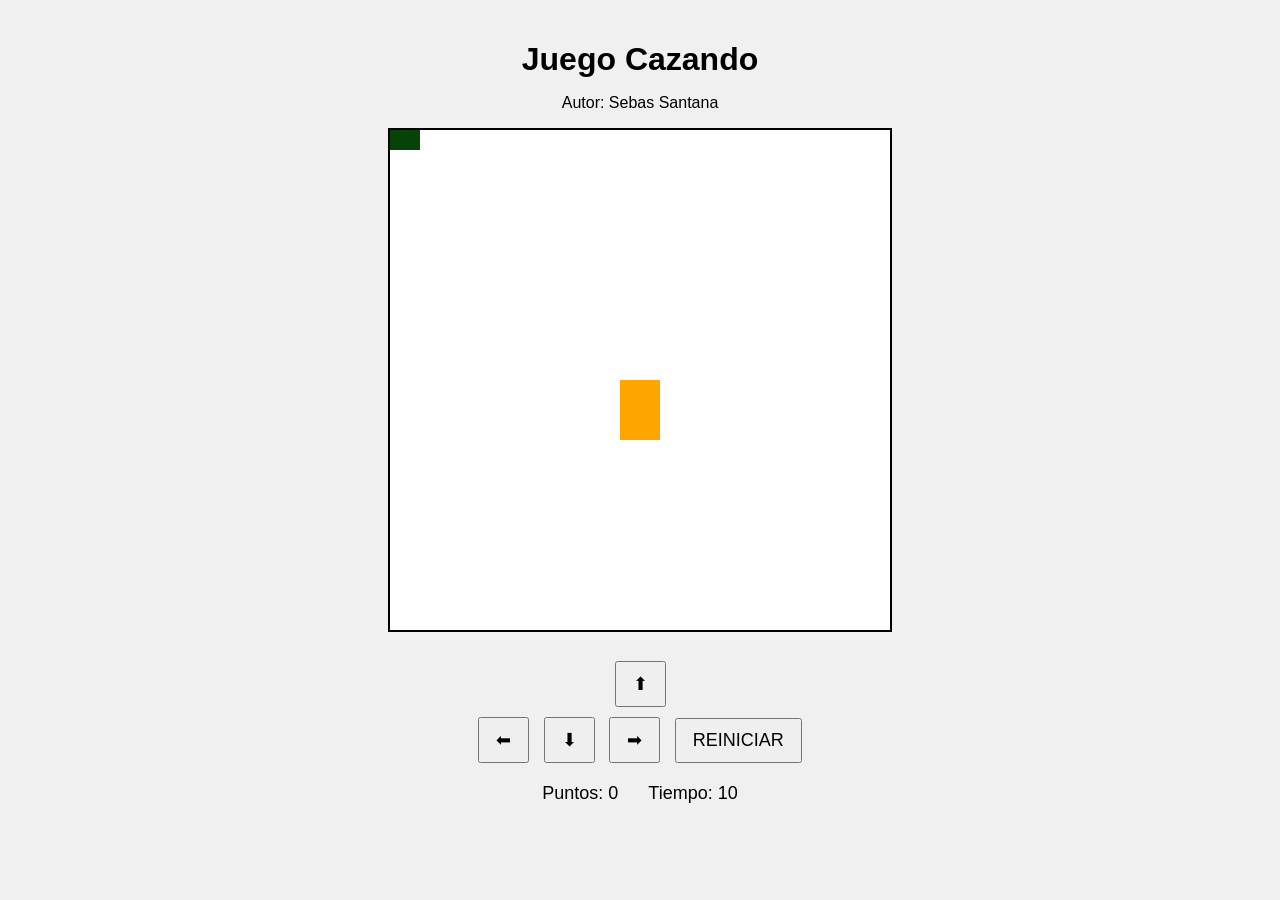
==== index.html @ 57861c72 "cambio de name a index.html" ====
<!DOCTYPE html>
<html>
<head>
  <title>Juego Cazando</title>
  <link rel="stylesheet" href="cazando.css">
  <script src="utils.js"></script>
</head>
<body onload="iniciar()">

  <h1>Juego Cazando</h1>
  <p>Autor: Sebas Santana</p>
  <canvas id="areaJuego" width="500" height="500"></canvas>



  <div class="controles">
    <button onclick="moverUp()">⬆</button>
    <br>
    <button onclick="moverIzq()">⬅</button>
    <button onclick="moverDown()">⬇</button>
    <button onclick="moverDere()">➡</button>
    <button onclick="reiniciar()">REINICIAR</button>
  </div>


  <div class="panel">
    <span>Puntos: <span id="puntos">0</span></span>
    <span>Tiempo: <span id="tiempo">10</span></span>
  </div>

  <p id="mensaje"></p>

  <script src="cazando.js"></script>
</body>
</html>
---- cazando.css ----
body {
  text-align: center;
  font-family: Arial, sans-serif;
  background: #f0f0f0;
  margin: 0;
  padding: 20px;
}

h1 {
  margin-bottom: 5px;
}

.panel {
  margin: 15px 0;
  font-size: 18px;
  display: flex;
  justify-content: center;
  gap: 30px;
}

canvas {
  background: white;
  border: 2px solid black;
}

.controles {
  margin-top: 20px;
}

button {
  margin: 5px;
  padding: 10px 16px;
  font-size: 18px;
  cursor: pointer;
}

#mensaje {
  font-size: 20px;
  font-weight: bold;
  color: darkred;
  margin-top: 15px;
}
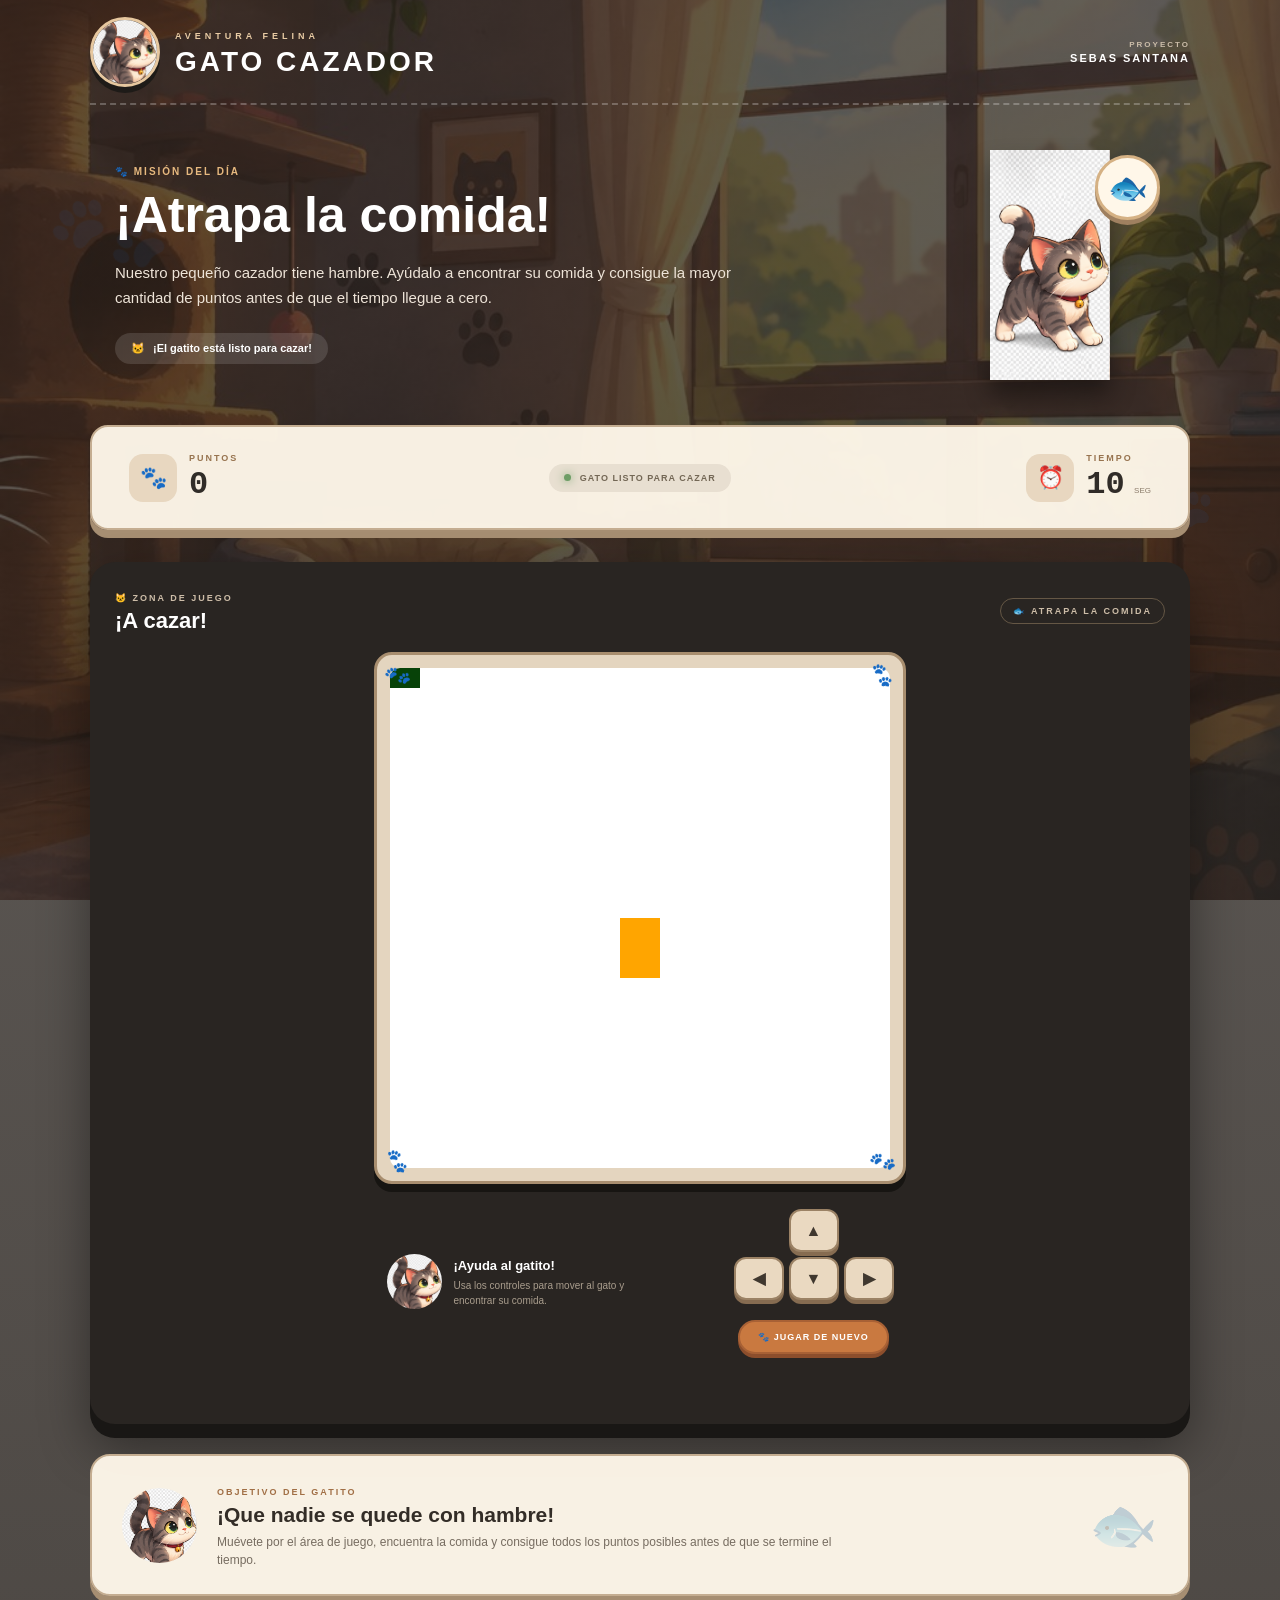
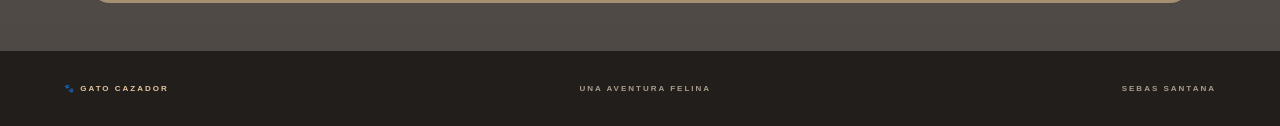
==== commit a5dbc198: "TALLER 2 mejoras con IA" ====
--- a/index.html
+++ b/index.html
@@ -1,35 +1,531 @@
 <!DOCTYPE html>
-<html>
+<html lang="es">
+
 <head>
-  <title>Juego Cazando</title>
-  <link rel="stylesheet" href="cazando.css">
-  <script src="utils.js"></script>
+
+    <meta charset="UTF-8">
+
+    <meta
+        name="viewport"
+        content="width=device-width, initial-scale=1.0"
+    >
+
+    <meta
+        name="description"
+        content="Juego Cazando - Una aventura donde un gato debe atrapar su comida."
+    >
+
+    <title>Gato Cazador | Sebas Santana</title>
+
+    <!-- CSS DEL PROYECTO -->
+    <link
+        rel="stylesheet"
+        href="cazando.css"
+    >
+
+    <!-- UTILIDADES ORIGINALES -->
+    <script src="utils.js"></script>
+
 </head>
+
+
 <body onload="iniciar()">
 
-  <h1>Juego Cazando</h1>
-  <p>Autor: Sebas Santana</p>
-  <canvas id="areaJuego" width="500" height="500"></canvas>
-
-
-
-  <div class="controles">
-    <button onclick="moverUp()">⬆</button>
-    <br>
-    <button onclick="moverIzq()">⬅</button>
-    <button onclick="moverDown()">⬇</button>
-    <button onclick="moverDere()">➡</button>
-    <button onclick="reiniciar()">REINICIAR</button>
-  </div>
-
-
-  <div class="panel">
-    <span>Puntos: <span id="puntos">0</span></span>
-    <span>Tiempo: <span id="tiempo">10</span></span>
-  </div>
-
-  <p id="mensaje"></p>
-
-  <script src="cazando.js"></script>
+
+    <!-- =========================================
+         DECORACIÓN DE FONDO
+    ========================================== -->
+
+    <div class="huella huella-1">🐾</div>
+
+    <div class="huella huella-2">🐾</div>
+
+    <div class="huella huella-3">🐾</div>
+
+
+    <!-- =========================================
+         CONTENEDOR PRINCIPAL
+    ========================================== -->
+
+    <main class="juego-principal">
+
+
+        <!-- =====================================
+             CABECERA
+        ====================================== -->
+
+        <header class="cabecera">
+
+
+            <div class="marca">
+
+
+                <div class="logo-gato">
+
+                    <img
+                        src="img/gato.png"
+                        alt="Gato protagonista"
+                    >
+
+                </div>
+
+
+                <div class="titulo">
+
+                    <span>
+                        AVENTURA FELINA
+                    </span>
+
+                    <h1>
+                        GATO CAZADOR
+                    </h1>
+
+                </div>
+
+
+            </div>
+
+
+            <div class="autor">
+
+                <small>
+                    PROYECTO
+                </small>
+
+                <strong>
+                    SEBAS SANTANA
+                </strong>
+
+            </div>
+
+
+        </header>
+
+
+
+        <!-- =====================================
+             PRESENTACIÓN
+        ====================================== -->
+
+        <section class="presentacion">
+
+
+            <div class="presentacion-texto">
+
+
+                <div class="etiqueta">
+
+                    🐾 MISIÓN DEL DÍA
+
+                </div>
+
+
+                <h2>
+                    ¡Atrapa la comida!
+                </h2>
+
+
+                <p>
+
+                    Nuestro pequeño cazador tiene hambre.
+                    Ayúdalo a encontrar su comida y consigue
+                    la mayor cantidad de puntos antes de que
+                    el tiempo llegue a cero.
+
+                </p>
+
+
+                <div class="mensaje-presentacion">
+
+                    🐱
+                    <span>
+                        ¡El gatito está listo para cazar!
+                    </span>
+
+                </div>
+
+
+            </div>
+
+
+            <!-- IMAGEN DEL GATO -->
+
+            <div class="gato-presentacion">
+
+
+                <div class="burbuja">
+
+                    🐟
+
+                </div>
+
+
+                <img
+                    src="img/gato.png"
+                    alt="Gato preparado para cazar"
+                >
+
+
+            </div>
+
+
+        </section>
+
+
+
+        <!-- =====================================
+             PANEL DE INFORMACIÓN
+        ====================================== -->
+
+        <section class="estadisticas">
+
+
+            <!-- PUNTOS -->
+
+            <div class="estadistica">
+
+
+                <div class="estadistica-icono">
+                    🐾
+                </div>
+
+
+                <div>
+
+                    <span>
+                        PUNTOS
+                    </span>
+
+                    <strong id="puntos">
+                        0
+                    </strong>
+
+                </div>
+
+
+            </div>
+
+
+
+            <!-- ESTADO -->
+
+            <div class="estado">
+
+                <span class="estado-punto"></span>
+
+                GATO LISTO PARA CAZAR
+
+            </div>
+
+
+
+            <!-- TIEMPO -->
+
+            <div class="estadistica tiempo">
+
+
+                <div class="estadistica-icono">
+                    ⏰
+                </div>
+
+
+                <div>
+
+                    <span>
+                        TIEMPO
+                    </span>
+
+                    <strong id="tiempo">
+                        10
+                    </strong>
+
+                    <small>
+                        SEG
+                    </small>
+
+                </div>
+
+
+            </div>
+
+
+        </section>
+
+
+
+        <!-- =====================================
+             ZONA DEL JUEGO
+        ====================================== -->
+
+        <section class="zona-juego">
+
+
+            <!-- ENCABEZADO -->
+
+            <div class="encabezado-juego">
+
+
+                <div>
+
+                    <span>
+                        🐱 ZONA DE JUEGO
+                    </span>
+
+                    <h2>
+                        ¡A cazar!
+                    </h2>
+
+                </div>
+
+
+                <div class="objetivo-pequeno">
+
+                    🐟
+                    <span>
+                        ATRAPA LA COMIDA
+                    </span>
+
+                </div>
+
+
+            </div>
+
+
+
+            <!-- =================================
+                 CANVAS
+            ================================== -->
+
+            <div class="marco-canvas">
+
+
+                <div class="decoracion-esquina esquina-1">
+                    🐾
+                </div>
+
+
+                <div class="decoracion-esquina esquina-2">
+                    🐾
+                </div>
+
+
+                <canvas
+                    id="areaJuego"
+                    width="500"
+                    height="500"
+                ></canvas>
+
+
+                <div class="decoracion-esquina esquina-3">
+                    🐾
+                </div>
+
+
+                <div class="decoracion-esquina esquina-4">
+                    🐾
+                </div>
+
+
+            </div>
+
+
+
+            <!-- =================================
+                 CONTROLES
+            ================================== -->
+
+            <div class="controles-area">
+
+
+                <div class="ayuda">
+
+
+                    <div class="ayuda-gato">
+
+                        <img
+                            src="img/gato.png"
+                            alt="Gato"
+                        >
+
+                    </div>
+
+
+                    <div>
+
+                        <strong>
+                            ¡Ayuda al gatito!
+                        </strong>
+
+                        <p>
+                            Usa los controles para mover al gato
+                            y encontrar su comida.
+                        </p>
+
+                    </div>
+
+
+                </div>
+
+
+
+                <!-- CONTROLES ORIGINALES -->
+
+                <div class="controles">
+
+
+                    <button
+                        onclick="moverUp()"
+                        aria-label="Mover arriba"
+                    >
+                        ▲
+                    </button>
+
+
+                    <div class="fila-controles">
+
+
+                        <button
+                            onclick="moverIzq()"
+                            aria-label="Mover izquierda"
+                        >
+                            ◀
+                        </button>
+
+
+                        <button
+                            onclick="moverDown()"
+                            aria-label="Mover abajo"
+                        >
+                            ▼
+                        </button>
+
+
+                        <button
+                            onclick="moverDere()"
+                            aria-label="Mover derecha"
+                        >
+                            ▶
+                        </button>
+
+
+                    </div>
+
+
+                    <button
+                        class="boton-reiniciar"
+                        onclick="reiniciar()"
+                    >
+                        🐾 JUGAR DE NUEVO
+                    </button>
+
+
+                </div>
+
+
+            </div>
+
+
+
+            <!-- MENSAJE DEL JUEGO -->
+
+            <p
+                id="mensaje"
+                class="mensaje"
+            ></p>
+
+
+        </section>
+
+
+
+        <!-- =====================================
+             INFORMACIÓN DEL OBJETIVO
+        ====================================== -->
+
+        <section class="objetivo">
+
+
+            <div class="objetivo-gato">
+
+                <img
+                    src="img/gato.png"
+                    alt="Gato cazador"
+                >
+
+            </div>
+
+
+            <div class="objetivo-texto">
+
+
+                <span>
+                    OBJETIVO DEL GATITO
+                </span>
+
+
+                <h2>
+                    ¡Que nadie se quede con hambre!
+                </h2>
+
+
+                <p>
+
+                    Muévete por el área de juego,
+                    encuentra la comida y consigue
+                    todos los puntos posibles antes
+                    de que se termine el tiempo.
+
+                </p>
+
+
+            </div>
+
+
+            <div class="pez-objetivo">
+
+                🐟
+
+            </div>
+
+
+        </section>
+
+
+    </main>
+
+
+
+    <!-- =====================================
+         PIE DE PÁGINA
+    ====================================== -->
+
+    <footer>
+
+
+        <div>
+            🐾 GATO CAZADOR
+        </div>
+
+
+        <div>
+            UNA AVENTURA FELINA
+        </div>
+
+
+        <div>
+            SEBAS SANTANA
+        </div>
+
+
+    </footer>
+
+
+
+    
+
+    <script src="cazando.js"></script>
+
+
 </body>
+
 </html>
--- a/cazando.css
+++ b/cazando.css
@@ -1,42 +1,1612 @@
+/* =====================================================
+   GATO CAZADOR
+   Diseño gráfico del proyecto
+   ===================================================== */
+
+
+/* =====================================================
+   CONFIGURACIÓN GENERAL
+   ===================================================== */
+
+* {
+    margin: 0;
+    padding: 0;
+    box-sizing: border-box;
+}
+
+
+html {
+    scroll-behavior: smooth;
+}
+
+
 body {
-  text-align: center;
-  font-family: Arial, sans-serif;
-  background: #f0f0f0;
-  margin: 0;
-  padding: 20px;
-}
-
-h1 {
-  margin-bottom: 5px;
-}
-
-.panel {
-  margin: 15px 0;
-  font-size: 18px;
-  display: flex;
-  justify-content: center;
-  gap: 30px;
-}
+
+    min-height: 100vh;
+
+    font-family:
+        Arial,
+        Helvetica,
+        sans-serif;
+
+    color: #302c28;
+
+    overflow-x: hidden;
+
+
+    /*
+        FONDO DEL PROYECTO
+
+        La imagen debe estar en:
+
+        img/fondo-gato.jpg
+    */
+
+    background:
+
+        linear-gradient(
+            rgba(38, 32, 27, 0.72),
+            rgba(38, 32, 27, 0.82)
+        ),
+
+        url("img/fondo-gato.jpg")
+        center center / cover fixed;
+
+}
+
+
+/* =====================================================
+   HUELLAS DECORATIVAS
+   ===================================================== */
+
+.huella {
+
+    position: fixed;
+
+    z-index: -1;
+
+    color: rgba(255, 255, 255, 0.08);
+
+    pointer-events: none;
+
+    font-size: 90px;
+
+    animation:
+        flotar 5s ease-in-out infinite;
+
+}
+
+
+.huella-1 {
+
+    left: 4%;
+
+    top: 20%;
+
+    transform:
+        rotate(-25deg);
+
+}
+
+
+.huella-2 {
+
+    right: 5%;
+
+    top: 50%;
+
+    font-size: 70px;
+
+    animation-delay: 1.5s;
+
+}
+
+
+.huella-3 {
+
+    left: 10%;
+
+    bottom: 8%;
+
+    font-size: 60px;
+
+    animation-delay: 2.5s;
+
+}
+
+
+@keyframes flotar {
+
+    0%,
+    100% {
+
+        transform:
+            translateY(0)
+            rotate(-10deg);
+
+    }
+
+
+    50% {
+
+        transform:
+            translateY(-12px)
+            rotate(8deg);
+
+    }
+
+}
+
+
+
+/* =====================================================
+   CONTENEDOR PRINCIPAL
+   ===================================================== */
+
+.juego-principal {
+
+    width: 92%;
+
+    max-width: 1100px;
+
+    margin: auto;
+
+    padding-bottom: 55px;
+
+}
+
+
+
+/* =====================================================
+   CABECERA
+   ===================================================== */
+
+.cabecera {
+
+    min-height: 105px;
+
+    display: flex;
+
+    align-items: center;
+
+    justify-content: space-between;
+
+    border-bottom:
+        2px dashed rgba(255, 255, 255, 0.25);
+
+}
+
+
+
+/* =====================================================
+   MARCA
+   ===================================================== */
+
+.marca {
+
+    display: flex;
+
+    align-items: center;
+
+    gap: 15px;
+
+}
+
+
+.logo-gato {
+
+    width: 70px;
+
+    height: 70px;
+
+    display: flex;
+
+    align-items: center;
+
+    justify-content: center;
+
+    overflow: hidden;
+
+    border:
+        3px solid #e6c79f;
+
+    border-radius: 50%;
+
+    background:
+        #302c28;
+
+    box-shadow:
+        0 6px 0 #1e1b18;
+
+}
+
+
+.logo-gato img {
+
+    width: 100%;
+
+    height: 100%;
+
+    object-fit: cover;
+
+}
+
+
+.titulo span {
+
+    color: #e8cba4;
+
+    font-size: 9px;
+
+    font-weight: bold;
+
+    letter-spacing: 4px;
+
+}
+
+
+.titulo h1 {
+
+    margin-top: 3px;
+
+    color: #ffffff;
+
+    font-size: 28px;
+
+    letter-spacing: 3px;
+
+}
+
+
+
+/* =====================================================
+   AUTOR
+   ===================================================== */
+
+.autor {
+
+    display: flex;
+
+    flex-direction: column;
+
+    align-items: flex-end;
+
+}
+
+
+.autor small {
+
+    color: #cbbda9;
+
+    font-size: 8px;
+
+    font-weight: bold;
+
+    letter-spacing: 2px;
+
+}
+
+
+.autor strong {
+
+    margin-top: 3px;
+
+    color: #ffffff;
+
+    font-size: 11px;
+
+    letter-spacing: 2px;
+
+}
+
+
+
+/* =====================================================
+   PRESENTACIÓN
+   ===================================================== */
+
+.presentacion {
+
+    min-height: 300px;
+
+    padding:
+        45px 25px;
+
+    display: flex;
+
+    align-items: center;
+
+    justify-content: space-between;
+
+}
+
+
+.presentacion-texto {
+
+    max-width: 650px;
+
+}
+
+
+.etiqueta {
+
+    color: #e7b97f;
+
+    font-size: 10px;
+
+    font-weight: bold;
+
+    letter-spacing: 2px;
+
+}
+
+
+.presentacion h2 {
+
+    margin-top: 12px;
+
+    color: #ffffff;
+
+    font-size: 50px;
+
+    line-height: 1.05;
+
+}
+
+
+.presentacion p {
+
+    max-width: 620px;
+
+    margin-top: 18px;
+
+    color: #eee4d8;
+
+    font-size: 15px;
+
+    line-height: 1.7;
+
+}
+
+
+.mensaje-presentacion {
+
+    width: fit-content;
+
+    margin-top: 22px;
+
+    padding:
+        9px 16px;
+
+    display: flex;
+
+    align-items: center;
+
+    gap: 8px;
+
+    border-radius: 20px;
+
+    background:
+        rgba(255, 255, 255, 0.13);
+
+    color: #ffffff;
+
+    font-size: 11px;
+
+    font-weight: bold;
+
+}
+
+
+
+/* =====================================================
+   GATO DE PRESENTACIÓN
+   ===================================================== */
+
+.gato-presentacion {
+
+    position: relative;
+
+    width: 230px;
+
+    height: 230px;
+
+    display: flex;
+
+    align-items: flex-end;
+
+    justify-content: center;
+
+}
+
+
+.gato-presentacion img {
+
+    position: relative;
+
+    z-index: 2;
+
+    width: 220px;
+
+    max-height: 230px;
+
+    object-fit: contain;
+
+    filter:
+        drop-shadow(
+            0 15px 12px
+            rgba(0, 0, 0, 0.4)
+        );
+
+    animation:
+        gato-flota 3s ease-in-out infinite;
+
+}
+
+
+@keyframes gato-flota {
+
+    0%,
+    100% {
+
+        transform:
+            translateY(0);
+
+    }
+
+
+    50% {
+
+        transform:
+            translateY(-10px);
+
+    }
+
+}
+
+
+.burbuja {
+
+    position: absolute;
+
+    z-index: 4;
+
+    top: 5px;
+
+    right: 5px;
+
+    width: 65px;
+
+    height: 65px;
+
+    display: grid;
+
+    place-items: center;
+
+    border:
+        3px solid #d5b184;
+
+    border-radius: 50%;
+
+    background:
+        #fff7e9;
+
+    font-size: 32px;
+
+    box-shadow:
+        0 5px 0 #9f8060;
+
+    animation:
+        pez-flota 2.5s ease-in-out infinite;
+
+}
+
+
+@keyframes pez-flota {
+
+    0%,
+    100% {
+
+        transform:
+            translateY(0)
+            rotate(-5deg);
+
+    }
+
+
+    50% {
+
+        transform:
+            translateY(-8px)
+            rotate(5deg);
+
+    }
+
+}
+
+
+
+/* =====================================================
+   ESTADÍSTICAS
+   ===================================================== */
+
+.estadisticas {
+
+    min-height: 105px;
+
+    display: grid;
+
+    grid-template-columns:
+        1fr auto 1fr;
+
+    align-items: center;
+
+    padding:
+        12px;
+
+    border:
+        2px solid #c4ad91;
+
+    border-radius: 18px;
+
+    background:
+        rgba(255, 248, 235, 0.96);
+
+    box-shadow:
+        0 8px 0 #a68e72;
+
+}
+
+
+.estadistica {
+
+    display: flex;
+
+    align-items: center;
+
+    gap: 12px;
+
+    padding:
+        0 25px;
+
+}
+
+
+.estadistica-icono {
+
+    width: 48px;
+
+    height: 48px;
+
+    display: grid;
+
+    place-items: center;
+
+    border-radius: 14px;
+
+    background:
+        #e8d7c0;
+
+    font-size: 22px;
+
+}
+
+
+.estadistica span {
+
+    display: block;
+
+    color: #97734f;
+
+    font-size: 9px;
+
+    font-weight: bold;
+
+    letter-spacing: 2px;
+
+}
+
+
+.estadistica strong {
+
+    display: inline-block;
+
+    margin-top: 3px;
+
+    color: #302c28;
+
+    font-family:
+        "Courier New",
+        monospace;
+
+    font-size: 32px;
+
+}
+
+
+.estadistica small {
+
+    margin-left: 5px;
+
+    color: #8b7c6b;
+
+    font-size: 8px;
+
+}
+
+
+.tiempo {
+
+    justify-content: flex-end;
+
+}
+
+
+.estado {
+
+    padding:
+        9px 15px;
+
+    border-radius: 25px;
+
+    background:
+        #e8dfd1;
+
+    color: #736755;
+
+    font-size: 9px;
+
+    font-weight: bold;
+
+    letter-spacing: 1px;
+
+}
+
+
+.estado-punto {
+
+    display: inline-block;
+
+    width: 7px;
+
+    height: 7px;
+
+    margin-right: 5px;
+
+    border-radius: 50%;
+
+    background:
+        #6d9d65;
+
+    box-shadow:
+        0 0 10px #6d9d65;
+
+}
+
+
+
+/* =====================================================
+   ZONA DEL JUEGO
+   ===================================================== */
+
+.zona-juego {
+
+    margin-top: 32px;
+
+    padding: 25px;
+
+    border-radius: 25px;
+
+    background:
+        #292522;
+
+    box-shadow:
+
+        0 14px 0 #191715,
+
+        0 25px 50px
+        rgba(0, 0, 0, 0.4);
+
+}
+
+
+
+/* =====================================================
+   ENCABEZADO DEL JUEGO
+   ===================================================== */
+
+.encabezado-juego {
+
+    display: flex;
+
+    align-items: center;
+
+    justify-content: space-between;
+
+    padding-bottom: 18px;
+
+}
+
+
+.encabezado-juego span {
+
+    color: #cdbda8;
+
+    font-size: 9px;
+
+    font-weight: bold;
+
+    letter-spacing: 2px;
+
+}
+
+
+.encabezado-juego h2 {
+
+    margin-top: 3px;
+
+    color: #ffffff;
+
+    font-size: 22px;
+
+}
+
+
+.objetivo-pequeno {
+
+    display: flex;
+
+    align-items: center;
+
+    gap: 7px;
+
+    padding:
+        7px 12px;
+
+    border:
+        1px solid #655745;
+
+    border-radius: 20px;
+
+    color: #d8c5ab;
+
+    font-size: 9px;
+
+}
+
+
+
+/* =====================================================
+   CANVAS
+   ===================================================== */
+
+.marco-canvas {
+
+    position: relative;
+
+    width: fit-content;
+
+    max-width: 100%;
+
+    margin: auto;
+
+    padding: 13px;
+
+    border:
+        3px solid #a88e6f;
+
+    border-radius: 18px;
+
+    background:
+        #e4d5bf;
+
+    box-shadow:
+        0 8px 0 #171512;
+
+}
+
 
 canvas {
-  background: white;
-  border: 2px solid black;
-}
+
+    display: block;
+
+    width: 500px;
+
+    max-width: 100%;
+
+    height: auto;
+
+    border-radius: 10px;
+
+    background:
+        #ffffff;
+
+}
+
+
+
+/* =====================================================
+   DECORACIÓN DEL CANVAS
+   ===================================================== */
+
+.decoracion-esquina {
+
+    position: absolute;
+
+    z-index: 5;
+
+    color: #735d45;
+
+    font-size: 20px;
+
+    pointer-events: none;
+
+}
+
+
+.esquina-1 {
+
+    top: 8px;
+
+    left: 8px;
+
+    transform:
+        rotate(-20deg);
+
+}
+
+
+.esquina-2 {
+
+    top: 8px;
+
+    right: 8px;
+
+    transform:
+        rotate(20deg);
+
+}
+
+
+.esquina-3 {
+
+    bottom: 8px;
+
+    left: 8px;
+
+    transform:
+        rotate(20deg);
+
+}
+
+
+.esquina-4 {
+
+    right: 8px;
+
+    bottom: 8px;
+
+    transform:
+        rotate(-20deg);
+
+}
+
+
+
+/* =====================================================
+   CONTROLES
+   ===================================================== */
+
+.controles-area {
+
+    margin-top: 25px;
+
+    display: flex;
+
+    align-items: center;
+
+    justify-content: center;
+
+    gap: 70px;
+
+}
+
+
+.ayuda {
+
+    display: flex;
+
+    align-items: center;
+
+    gap: 12px;
+
+}
+
+
+.ayuda-gato {
+
+    width: 55px;
+
+    height: 55px;
+
+    display: flex;
+
+    align-items: center;
+
+    justify-content: center;
+
+    overflow: hidden;
+
+    border-radius: 50%;
+
+    background:
+        #e8d5bb;
+
+}
+
+
+.ayuda-gato img {
+
+    width: 100%;
+
+    height: 100%;
+
+    object-fit: cover;
+
+}
+
+
+.ayuda strong {
+
+    color: #ffffff;
+
+    font-size: 13px;
+
+}
+
+
+.ayuda p {
+
+    max-width: 210px;
+
+    margin-top: 4px;
+
+    color: #a99d8d;
+
+    font-size: 10px;
+
+    line-height: 1.5;
+
+}
+
+
+
+/* =====================================================
+   BOTONES
+   ===================================================== */
 
 .controles {
-  margin-top: 20px;
-}
-
-button {
-  margin: 5px;
-  padding: 10px 16px;
-  font-size: 18px;
-  cursor: pointer;
-}
-
-#mensaje {
-  font-size: 20px;
-  font-weight: bold;
-  color: darkred;
-  margin-top: 15px;
+
+    display: flex;
+
+    flex-direction: column;
+
+    align-items: center;
+
+    gap: 5px;
+
+}
+
+
+.controles button {
+
+    width: 50px;
+
+    height: 43px;
+
+    margin: 0;
+
+    border:
+        2px solid #9b8265;
+
+    border-radius: 12px;
+
+    background:
+        #ead9c1;
+
+    color: #40382f;
+
+    font-size: 16px;
+
+    font-weight: bold;
+
+    cursor: pointer;
+
+    box-shadow:
+        0 4px 0 #866c51;
+
+    transition:
+        0.15s ease;
+
+}
+
+
+.controles button:hover {
+
+    background:
+        #fff0d8;
+
+    transform:
+        translateY(-3px);
+
+    box-shadow:
+        0 7px 0 #866c51;
+
+}
+
+
+.controles button:active {
+
+    transform:
+        translateY(2px);
+
+    box-shadow:
+        0 2px 0 #866c51;
+
+}
+
+
+.fila-controles {
+
+    display: flex;
+
+    gap: 5px;
+
+}
+
+
+.controles .boton-reiniciar {
+
+    width: auto;
+
+    height: auto;
+
+    margin-top: 15px;
+
+    padding:
+        10px 18px;
+
+    border:
+        2px solid #a86135;
+
+    border-radius: 22px;
+
+    background:
+        #c97940;
+
+    color: #ffffff;
+
+    font-size: 9px;
+
+    font-weight: bold;
+
+    letter-spacing: 1px;
+
+    box-shadow:
+        0 4px 0 #8c4e2c;
+
+}
+
+
+.controles .boton-reiniciar:hover {
+
+    background:
+        #df8d52;
+
+}
+
+
+
+/* =====================================================
+   MENSAJE
+   ===================================================== */
+
+.mensaje {
+
+    min-height: 25px;
+
+    margin-top: 20px;
+
+    text-align: center;
+
+    color: #f1d5af;
+
+    font-family:
+        "Courier New",
+        monospace;
+
+    font-size: 15px;
+
+    font-weight: bold;
+
+}
+
+
+
+/* =====================================================
+   OBJETIVO
+   ===================================================== */
+
+.objetivo {
+
+    position: relative;
+
+    min-height: 125px;
+
+    margin-top: 30px;
+
+    padding:
+        25px 30px;
+
+    display: flex;
+
+    align-items: center;
+
+    gap: 20px;
+
+    overflow: hidden;
+
+    border:
+        2px solid #c4ad91;
+
+    border-radius: 20px;
+
+    background:
+        rgba(255, 248, 235, 0.96);
+
+    box-shadow:
+        0 7px 0 #a68e72;
+
+}
+
+
+.objetivo-gato {
+
+    width: 75px;
+
+    height: 75px;
+
+    flex-shrink: 0;
+
+    display: flex;
+
+    align-items: center;
+
+    justify-content: center;
+
+    overflow: hidden;
+
+    border-radius: 50%;
+
+    background:
+        #302c28;
+
+}
+
+
+.objetivo-gato img {
+
+    width: 100%;
+
+    height: 100%;
+
+    object-fit: cover;
+
+}
+
+
+.objetivo-texto span {
+
+    color: #a16f45;
+
+    font-size: 9px;
+
+    font-weight: bold;
+
+    letter-spacing: 2px;
+
+}
+
+
+.objetivo-texto h2 {
+
+    margin-top: 4px;
+
+    color: #332d27;
+
+    font-size: 21px;
+
+}
+
+
+.objetivo-texto p {
+
+    max-width: 650px;
+
+    margin-top: 6px;
+
+    color: #776d61;
+
+    font-size: 12px;
+
+    line-height: 1.5;
+
+}
+
+
+.pez-objetivo {
+
+    position: absolute;
+
+    right: 30px;
+
+    font-size: 55px;
+
+    opacity: 0.25;
+
+    animation:
+        pez-nada 3s ease-in-out infinite;
+
+}
+
+
+@keyframes pez-nada {
+
+    0%,
+    100% {
+
+        transform:
+            translateX(0)
+            rotate(-5deg);
+
+    }
+
+
+    50% {
+
+        transform:
+            translateX(-15px)
+            rotate(5deg);
+
+    }
+
+}
+
+
+
+/* =====================================================
+   FOOTER
+   ===================================================== */
+
+footer {
+
+    min-height: 75px;
+
+    padding:
+        20px 5%;
+
+    display: flex;
+
+    align-items: center;
+
+    justify-content: space-between;
+
+    background:
+        #211e1b;
+
+    color: #a99d8d;
+
+    font-size: 8px;
+
+    font-weight: bold;
+
+    letter-spacing: 2px;
+
+}
+
+
+footer div:first-child {
+
+    color: #e6c59f;
+
+}
+
+
+
+/* =====================================================
+   RESPONSIVE - TABLET
+   ===================================================== */
+
+@media (max-width: 800px) {
+
+
+    .autor {
+
+        display: none;
+
+    }
+
+
+    .presentacion {
+
+        flex-direction: column;
+
+        align-items: center;
+
+        text-align: center;
+
+        gap: 30px;
+
+    }
+
+
+    .mensaje-presentacion {
+
+        margin-left: auto;
+
+        margin-right: auto;
+
+    }
+
+
+    .gato-presentacion {
+
+        width: 200px;
+
+        height: 200px;
+
+    }
+
+
+    .gato-presentacion img {
+
+        width: 190px;
+
+    }
+
+
+    .estadisticas {
+
+        grid-template-columns:
+            1fr 1fr;
+
+    }
+
+
+    .estado {
+
+        display: none;
+
+    }
+
+
+    .controles-area {
+
+        flex-direction: column;
+
+        gap: 25px;
+
+    }
+
+
+    .ayuda {
+
+        text-align: center;
+
+    }
+
+
+}
+
+
+
+/* =====================================================
+   RESPONSIVE - CELULAR
+   ===================================================== */
+
+@media (max-width: 520px) {
+
+
+    .juego-principal {
+
+        width: 94%;
+
+    }
+
+
+    .cabecera {
+
+        min-height: 85px;
+
+    }
+
+
+    .logo-gato {
+
+        width: 55px;
+
+        height: 55px;
+
+    }
+
+
+    .titulo h1 {
+
+        font-size: 20px;
+
+        letter-spacing: 2px;
+
+    }
+
+
+    .titulo span {
+
+        font-size: 7px;
+
+        letter-spacing: 2px;
+
+    }
+
+
+    .presentacion {
+
+        padding:
+            35px 5px;
+
+    }
+
+
+    .presentacion h2 {
+
+        font-size: 36px;
+
+    }
+
+
+    .presentacion p {
+
+        font-size: 13px;
+
+    }
+
+
+    .gato-presentacion {
+
+        width: 175px;
+
+        height: 175px;
+
+    }
+
+
+    .gato-presentacion img {
+
+        width: 170px;
+
+    }
+
+
+    .estadisticas {
+
+        min-height: 90px;
+
+        padding: 8px;
+
+    }
+
+
+    .estadistica {
+
+        padding:
+            0 8px;
+
+        gap: 7px;
+
+    }
+
+
+    .estadistica-icono {
+
+        width: 38px;
+
+        height: 38px;
+
+        font-size: 17px;
+
+    }
+
+
+    .estadistica span {
+
+        font-size: 7px;
+
+    }
+
+
+    .estadistica strong {
+
+        font-size: 25px;
+
+    }
+
+
+    .estadistica small {
+
+        display: none;
+
+    }
+
+
+    .zona-juego {
+
+        padding: 13px;
+
+        border-radius: 18px;
+
+    }
+
+
+    .encabezado-juego h2 {
+
+        font-size: 18px;
+
+    }
+
+
+    .objetivo-pequeno {
+
+        display: none;
+
+    }
+
+
+    .marco-canvas {
+
+        padding: 7px;
+
+    }
+
+
+    .objetivo {
+
+        padding:
+            20px;
+
+    }
+
+
+    .objetivo-gato {
+
+        display: none;
+
+    }
+
+
+    .pez-objetivo {
+
+        display: none;
+
+    }
+
+
+    footer {
+
+        flex-direction: column;
+
+        gap: 10px;
+
+        text-align: center;
+
+    }
+
 }
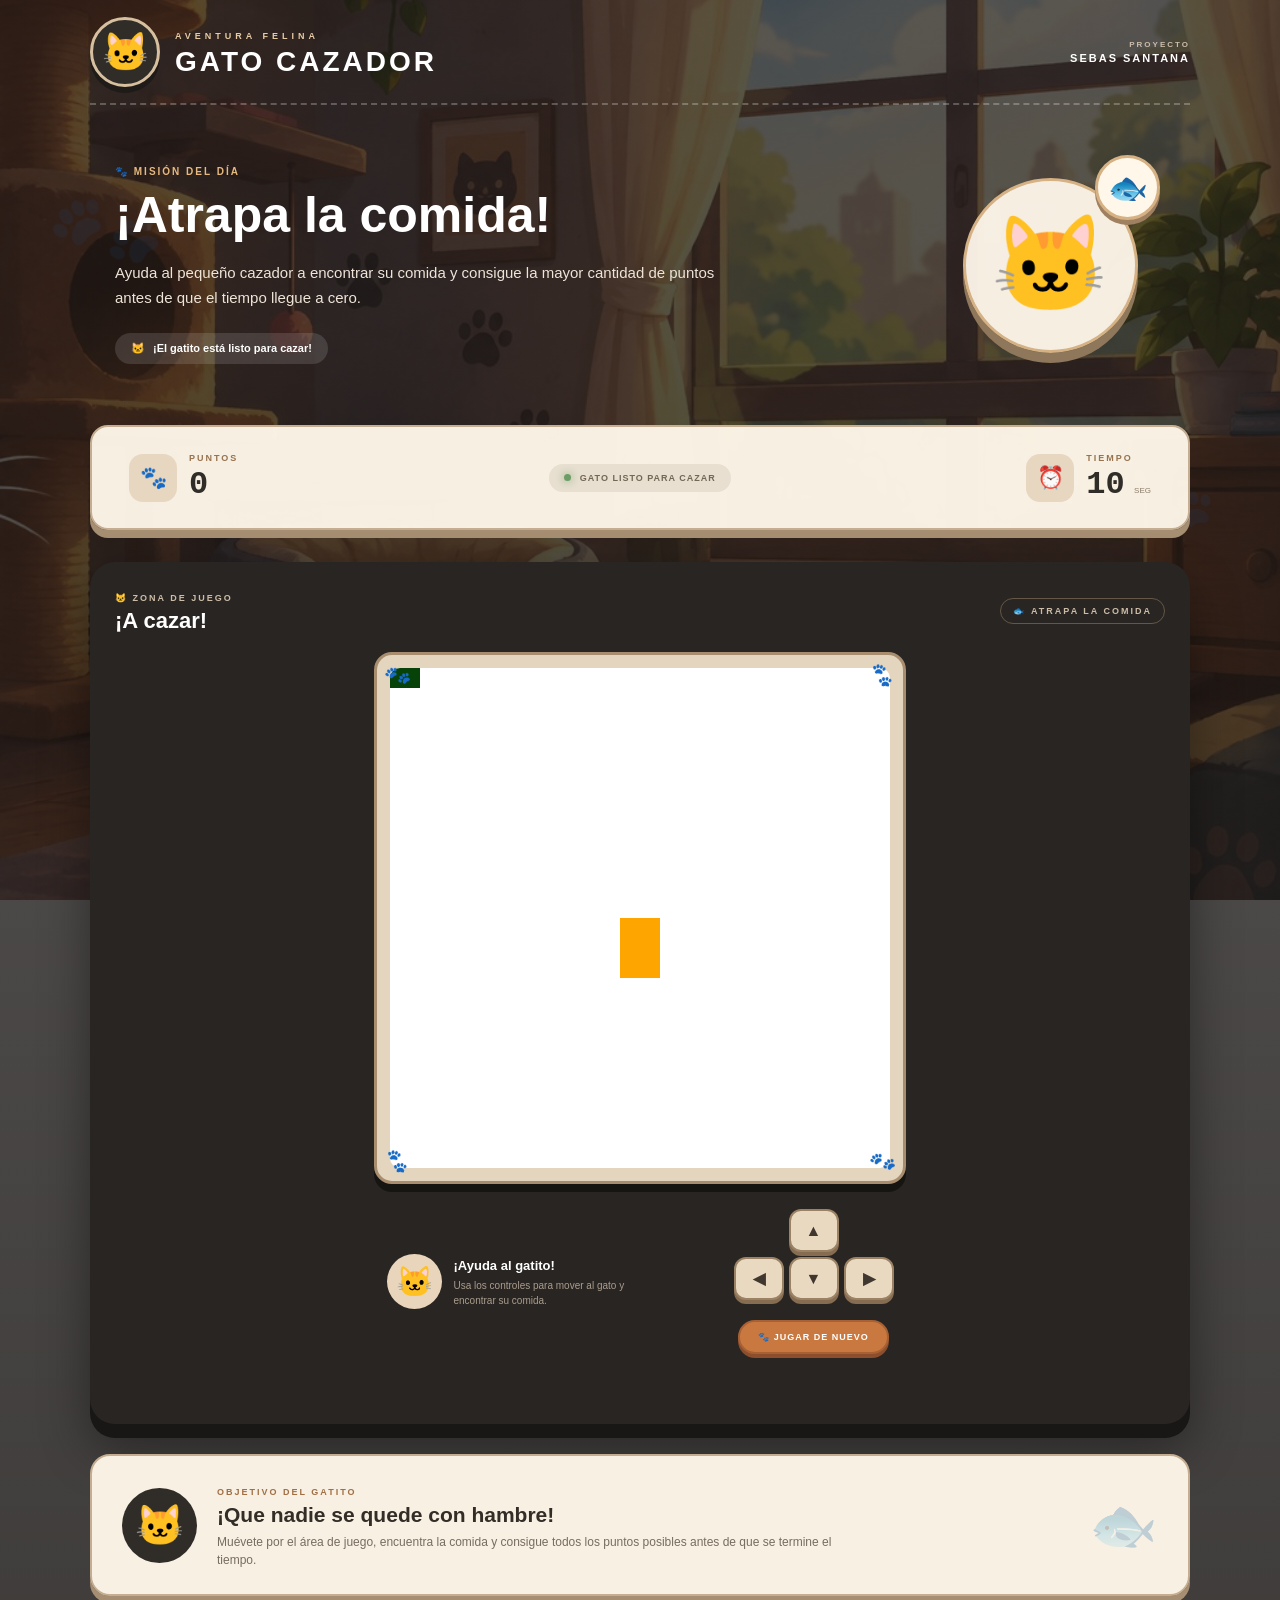
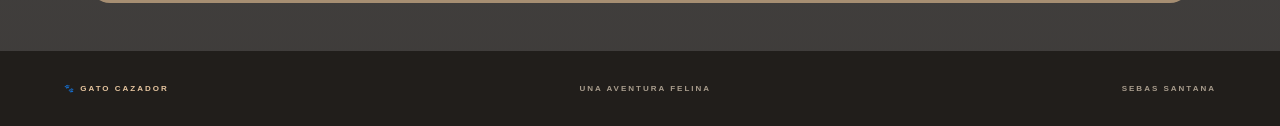
==== commit 2827cb04: "TALLER Juego Cazando, mejoras con IA" ====
--- a/index.html
+++ b/index.html
@@ -2,73 +2,46 @@
 <html lang="es">
 
 <head>
-
     <meta charset="UTF-8">
 
-    <meta
-        name="viewport"
-        content="width=device-width, initial-scale=1.0"
-    >
+    <meta name="viewport" content="width=device-width, initial-scale=1.0">
 
     <meta
         name="description"
-        content="Juego Cazando - Una aventura donde un gato debe atrapar su comida."
+        content="Juego Cazando - Ayuda al gato a encontrar su comida."
     >
 
-    <title>Gato Cazador | Sebas Santana</title>
-
-    <!-- CSS DEL PROYECTO -->
-    <link
-        rel="stylesheet"
-        href="cazando.css"
-    >
-
-    <!-- UTILIDADES ORIGINALES -->
+    <title>Juego Cazando | Sebas Santana</title>
+
+    <link rel="stylesheet" href="cazando.css">
+
     <script src="utils.js"></script>
-
 </head>
 
 
 <body onload="iniciar()">
 
-
-    <!-- =========================================
-         DECORACIÓN DE FONDO
-    ========================================== -->
+    <!-- Decoración -->
 
     <div class="huella huella-1">🐾</div>
-
     <div class="huella huella-2">🐾</div>
-
     <div class="huella huella-3">🐾</div>
 
 
-    <!-- =========================================
-         CONTENEDOR PRINCIPAL
-    ========================================== -->
+    <!-- Contenedor principal -->
 
     <main class="juego-principal">
 
 
-        <!-- =====================================
-             CABECERA
-        ====================================== -->
+        <!-- CABECERA -->
 
         <header class="cabecera">
 
-
             <div class="marca">
 
-
-                <div class="logo-gato">
-
-                    <img
-                        src="img/gato.png"
-                        alt="Gato protagonista"
-                    >
-
-                </div>
-
+                <div class="logo">
+                    🐱
+                </div>
 
                 <div class="titulo">
 
@@ -82,7 +55,6 @@
 
                 </div>
 
-
             </div>
 
 
@@ -98,97 +70,69 @@
 
             </div>
 
-
         </header>
 
 
 
-        <!-- =====================================
-             PRESENTACIÓN
-        ====================================== -->
+        <!-- PRESENTACIÓN -->
 
         <section class="presentacion">
 
-
             <div class="presentacion-texto">
 
-
                 <div class="etiqueta">
-
                     🐾 MISIÓN DEL DÍA
-
-                </div>
-
+                </div>
 
                 <h2>
                     ¡Atrapa la comida!
                 </h2>
 
-
                 <p>
-
-                    Nuestro pequeño cazador tiene hambre.
-                    Ayúdalo a encontrar su comida y consigue
-                    la mayor cantidad de puntos antes de que
-                    el tiempo llegue a cero.
-
+                    Ayuda al pequeño cazador a encontrar su comida
+                    y consigue la mayor cantidad de puntos antes
+                    de que el tiempo llegue a cero.
                 </p>
 
-
                 <div class="mensaje-presentacion">
 
                     🐱
+
                     <span>
                         ¡El gatito está listo para cazar!
                     </span>
 
                 </div>
 
-
-            </div>
-
-
-            <!-- IMAGEN DEL GATO -->
-
-            <div class="gato-presentacion">
-
+            </div>
+
+
+            <div class="ilustracion">
 
                 <div class="burbuja">
-
                     🐟
-
-                </div>
-
-
-                <img
-                    src="img/gato.png"
-                    alt="Gato preparado para cazar"
-                >
-
-
-            </div>
-
+                </div>
+
+                <div class="gato-decorativo">
+                    🐱
+                </div>
+
+            </div>
 
         </section>
 
 
 
-        <!-- =====================================
-             PANEL DE INFORMACIÓN
-        ====================================== -->
+        <!-- ESTADÍSTICAS -->
 
         <section class="estadisticas">
 
 
-            <!-- PUNTOS -->
-
             <div class="estadistica">
-
 
                 <div class="estadistica-icono">
                     🐾
                 </div>
-
 
                 <div>
 
@@ -202,12 +146,9 @@
 
                 </div>
 
-
-            </div>
-
-
-
-            <!-- ESTADO -->
+            </div>
+
+
 
             <div class="estado">
 
@@ -219,15 +160,11 @@
 
 
 
-            <!-- TIEMPO -->
-
             <div class="estadistica tiempo">
-
 
                 <div class="estadistica-icono">
                     ⏰
                 </div>
-
 
                 <div>
 
@@ -245,7 +182,6 @@
 
                 </div>
 
-
             </div>
 
 
@@ -253,17 +189,12 @@
 
 
 
-        <!-- =====================================
-             ZONA DEL JUEGO
-        ====================================== -->
+        <!-- ZONA DE JUEGO -->
 
         <section class="zona-juego">
 
 
-            <!-- ENCABEZADO -->
-
             <div class="encabezado-juego">
-
 
                 <div>
 
@@ -281,28 +212,24 @@
                 <div class="objetivo-pequeno">
 
                     🐟
+
                     <span>
                         ATRAPA LA COMIDA
                     </span>
 
                 </div>
 
-
-            </div>
-
-
-
-            <!-- =================================
-                 CANVAS
-            ================================== -->
+            </div>
+
+
+
+            <!-- CANVAS -->
 
             <div class="marco-canvas">
-
 
                 <div class="decoracion-esquina esquina-1">
                     🐾
                 </div>
-
 
                 <div class="decoracion-esquina esquina-2">
                     🐾
@@ -320,35 +247,24 @@
                     🐾
                 </div>
 
-
                 <div class="decoracion-esquina esquina-4">
                     🐾
                 </div>
 
-
-            </div>
-
-
-
-            <!-- =================================
-                 CONTROLES
-            ================================== -->
+            </div>
+
+
+
+            <!-- CONTROLES -->
 
             <div class="controles-area">
 
 
                 <div class="ayuda">
 
-
-                    <div class="ayuda-gato">
-
-                        <img
-                            src="img/gato.png"
-                            alt="Gato"
-                        >
-
+                    <div class="ayuda-icono">
+                        🐱
                     </div>
-
 
                     <div>
 
@@ -363,12 +279,9 @@
 
                     </div>
 
-
-                </div>
-
-
-
-                <!-- CONTROLES ORIGINALES -->
+                </div>
+
+
 
                 <div class="controles">
 
@@ -383,7 +296,6 @@
 
                     <div class="fila-controles">
 
-
                         <button
                             onclick="moverIzq()"
                             aria-label="Mover izquierda"
@@ -391,7 +303,6 @@
                             ◀
                         </button>
 
-
                         <button
                             onclick="moverDown()"
                             aria-label="Mover abajo"
@@ -399,7 +310,6 @@
                             ▼
                         </button>
 
-
                         <button
                             onclick="moverDere()"
                             aria-label="Mover derecha"
@@ -407,7 +317,6 @@
                             ▶
                         </button>
 
-
                     </div>
 
 
@@ -418,15 +327,13 @@
                         🐾 JUGAR DE NUEVO
                     </button>
 
-
-                </div>
-
-
-            </div>
-
-
-
-            <!-- MENSAJE DEL JUEGO -->
+                </div>
+
+            </div>
+
+
+
+            <!-- MENSAJE -->
 
             <p
                 id="mensaje"
@@ -438,53 +345,37 @@
 
 
 
-        <!-- =====================================
-             INFORMACIÓN DEL OBJETIVO
-        ====================================== -->
+        <!-- OBJETIVO -->
 
         <section class="objetivo">
 
 
-            <div class="objetivo-gato">
-
-                <img
-                    src="img/gato.png"
-                    alt="Gato cazador"
-                >
-
+            <div class="objetivo-icono">
+                🐱
             </div>
 
 
             <div class="objetivo-texto">
-
 
                 <span>
                     OBJETIVO DEL GATITO
                 </span>
 
-
                 <h2>
                     ¡Que nadie se quede con hambre!
                 </h2>
 
-
                 <p>
-
-                    Muévete por el área de juego,
-                    encuentra la comida y consigue
-                    todos los puntos posibles antes
-                    de que se termine el tiempo.
-
+                    Muévete por el área de juego, encuentra la comida
+                    y consigue todos los puntos posibles antes de que
+                    se termine el tiempo.
                 </p>
 
-
             </div>
 
 
             <div class="pez-objetivo">
-
                 🐟
-
             </div>
 
 
@@ -495,37 +386,30 @@
 
 
 
-    <!-- =====================================
-         PIE DE PÁGINA
-    ====================================== -->
+    <!-- PIE DE PÁGINA -->
 
     <footer>
-
 
         <div>
             🐾 GATO CAZADOR
         </div>
 
-
         <div>
             UNA AVENTURA FELINA
         </div>
 
-
         <div>
             SEBAS SANTANA
         </div>
 
-
     </footer>
 
 
 
-    
+    <!-- JAVASCRIPT ORIGINAL -->
 
     <script src="cazando.js"></script>
 
-
 </body>
 
 </html>
--- a/cazando.css
+++ b/cazando.css
@@ -1,6 +1,6 @@
 /* =====================================================
    GATO CAZADOR
-   Diseño gráfico del proyecto
+   Diseño visual del proyecto
    ===================================================== */
 
 
@@ -35,18 +35,18 @@
 
 
     /*
-        FONDO DEL PROYECTO
-
-        La imagen debe estar en:
-
-        img/fondo-gato.jpg
+       FONDO DEL PROYECTO
+
+       Debes tener:
+
+       img/fondo-gato.jpg
     */
 
     background:
 
         linear-gradient(
-            rgba(38, 32, 27, 0.72),
-            rgba(38, 32, 27, 0.82)
+            rgba(25, 22, 20, 0.72),
+            rgba(25, 22, 20, 0.84)
         ),
 
         url("img/fondo-gato.jpg")
@@ -55,6 +55,7 @@
 }
 
 
+
 /* =====================================================
    HUELLAS DECORATIVAS
    ===================================================== */
@@ -65,11 +66,12 @@
 
     z-index: -1;
 
-    color: rgba(255, 255, 255, 0.08);
+    color:
+        rgba(255, 255, 255, 0.08);
 
     pointer-events: none;
 
-    font-size: 90px;
+    font-size: 85px;
 
     animation:
         flotar 5s ease-in-out infinite;
@@ -80,7 +82,6 @@
 .huella-1 {
 
     left: 4%;
-
     top: 20%;
 
     transform:
@@ -92,12 +93,12 @@
 .huella-2 {
 
     right: 5%;
-
     top: 50%;
 
     font-size: 70px;
 
-    animation-delay: 1.5s;
+    animation-delay:
+        1.5s;
 
 }
 
@@ -105,12 +106,12 @@
 .huella-3 {
 
     left: 10%;
-
     bottom: 8%;
 
     font-size: 60px;
 
-    animation-delay: 2.5s;
+    animation-delay:
+        2.5s;
 
 }
 
@@ -126,7 +127,6 @@
 
     }
 
-
     50% {
 
         transform:
@@ -172,15 +172,11 @@
     justify-content: space-between;
 
     border-bottom:
-        2px dashed rgba(255, 255, 255, 0.25);
-
-}
-
-
-
-/* =====================================================
-   MARCA
-   ===================================================== */
+        2px dashed
+        rgba(255, 255, 255, 0.25);
+
+}
+
 
 .marca {
 
@@ -193,27 +189,24 @@
 }
 
 
-.logo-gato {
+.logo {
 
     width: 70px;
-
     height: 70px;
 
-    display: flex;
-
-    align-items: center;
-
-    justify-content: center;
-
-    overflow: hidden;
+    display: grid;
+
+    place-items: center;
 
     border:
-        3px solid #e6c79f;
+        3px solid #d7c09f;
 
     border-radius: 50%;
 
     background:
         #302c28;
+
+    font-size: 38px;
 
     box-shadow:
         0 6px 0 #1e1b18;
@@ -221,20 +214,10 @@
 }
 
 
-.logo-gato img {
-
-    width: 100%;
-
-    height: 100%;
-
-    object-fit: cover;
-
-}
-
-
 .titulo span {
 
-    color: #e8cba4;
+    color:
+        #e8cba4;
 
     font-size: 9px;
 
@@ -249,7 +232,7 @@
 
     margin-top: 3px;
 
-    color: #ffffff;
+    color: white;
 
     font-size: 28px;
 
@@ -276,7 +259,8 @@
 
 .autor small {
 
-    color: #cbbda9;
+    color:
+        #cbbda9;
 
     font-size: 8px;
 
@@ -291,7 +275,7 @@
 
     margin-top: 3px;
 
-    color: #ffffff;
+    color: white;
 
     font-size: 11px;
 
@@ -330,7 +314,8 @@
 
 .etiqueta {
 
-    color: #e7b97f;
+    color:
+        #e7b97f;
 
     font-size: 10px;
 
@@ -345,7 +330,7 @@
 
     margin-top: 12px;
 
-    color: #ffffff;
+    color: white;
 
     font-size: 50px;
 
@@ -360,7 +345,8 @@
 
     margin-top: 18px;
 
-    color: #eee4d8;
+    color:
+        #eee4d8;
 
     font-size: 15px;
 
@@ -389,7 +375,7 @@
     background:
         rgba(255, 255, 255, 0.13);
 
-    color: #ffffff;
+    color: white;
 
     font-size: 11px;
 
@@ -400,43 +386,46 @@
 
 
 /* =====================================================
-   GATO DE PRESENTACIÓN
-   ===================================================== */
-
-.gato-presentacion {
+   DECORACIÓN DE LA PRESENTACIÓN
+   ===================================================== */
+
+.ilustracion {
 
     position: relative;
 
     width: 230px;
-
     height: 230px;
 
     display: flex;
 
-    align-items: flex-end;
+    align-items: center;
 
     justify-content: center;
 
 }
 
 
-.gato-presentacion img {
-
-    position: relative;
-
-    z-index: 2;
-
-    width: 220px;
-
-    max-height: 230px;
-
-    object-fit: contain;
-
-    filter:
-        drop-shadow(
-            0 15px 12px
-            rgba(0, 0, 0, 0.4)
-        );
+.gato-decorativo {
+
+    width: 175px;
+    height: 175px;
+
+    display: grid;
+
+    place-items: center;
+
+    border:
+        3px solid #d5b184;
+
+    border-radius: 50%;
+
+    background:
+        rgba(255, 248, 235, 0.95);
+
+    font-size: 95px;
+
+    box-shadow:
+        0 10px 0 #8f775c;
 
     animation:
         gato-flota 3s ease-in-out infinite;
@@ -454,7 +443,6 @@
 
     }
 
-
     50% {
 
         transform:
@@ -469,14 +457,12 @@
 
     position: absolute;
 
-    z-index: 4;
+    z-index: 2;
 
     top: 5px;
-
     right: 5px;
 
     width: 65px;
-
     height: 65px;
 
     display: grid;
@@ -513,7 +499,6 @@
 
     }
 
-
     50% {
 
         transform:
@@ -541,8 +526,7 @@
 
     align-items: center;
 
-    padding:
-        12px;
+    padding: 12px;
 
     border:
         2px solid #c4ad91;
@@ -575,7 +559,6 @@
 .estadistica-icono {
 
     width: 48px;
-
     height: 48px;
 
     display: grid;
@@ -596,7 +579,8 @@
 
     display: block;
 
-    color: #97734f;
+    color:
+        #97734f;
 
     font-size: 9px;
 
@@ -613,7 +597,8 @@
 
     margin-top: 3px;
 
-    color: #302c28;
+    color:
+        #302c28;
 
     font-family:
         "Courier New",
@@ -628,7 +613,8 @@
 
     margin-left: 5px;
 
-    color: #8b7c6b;
+    color:
+        #8b7c6b;
 
     font-size: 8px;
 
@@ -652,7 +638,8 @@
     background:
         #e8dfd1;
 
-    color: #736755;
+    color:
+        #736755;
 
     font-size: 9px;
 
@@ -668,7 +655,6 @@
     display: inline-block;
 
     width: 7px;
-
     height: 7px;
 
     margin-right: 5px;
@@ -710,11 +696,6 @@
 }
 
 
-
-/* =====================================================
-   ENCABEZADO DEL JUEGO
-   ===================================================== */
-
 .encabezado-juego {
 
     display: flex;
@@ -730,7 +711,8 @@
 
 .encabezado-juego span {
 
-    color: #cdbda8;
+    color:
+        #cdbda8;
 
     font-size: 9px;
 
@@ -745,7 +727,7 @@
 
     margin-top: 3px;
 
-    color: #ffffff;
+    color: white;
 
     font-size: 22px;
 
@@ -768,7 +750,8 @@
 
     border-radius: 20px;
 
-    color: #d8c5ab;
+    color:
+        #d8c5ab;
 
     font-size: 9px;
 
@@ -819,7 +802,7 @@
     border-radius: 10px;
 
     background:
-        #ffffff;
+        white;
 
 }
 
@@ -835,7 +818,8 @@
 
     z-index: 5;
 
-    color: #735d45;
+    color:
+        #735d45;
 
     font-size: 20px;
 
@@ -847,7 +831,6 @@
 .esquina-1 {
 
     top: 8px;
-
     left: 8px;
 
     transform:
@@ -859,7 +842,6 @@
 .esquina-2 {
 
     top: 8px;
-
     right: 8px;
 
     transform:
@@ -871,7 +853,6 @@
 .esquina-3 {
 
     bottom: 8px;
-
     left: 8px;
 
     transform:
@@ -883,7 +864,6 @@
 .esquina-4 {
 
     right: 8px;
-
     bottom: 8px;
 
     transform:
@@ -923,76 +903,63 @@
 }
 
 
-.ayuda-gato {
+.ayuda-icono {
 
     width: 55px;
-
     height: 55px;
 
+    display: grid;
+
+    place-items: center;
+
+    border-radius: 50%;
+
+    background:
+        #e8d5bb;
+
+    font-size: 30px;
+
+}
+
+
+.ayuda strong {
+
+    color: white;
+
+    font-size: 13px;
+
+}
+
+
+.ayuda p {
+
+    max-width: 210px;
+
+    margin-top: 4px;
+
+    color:
+        #a99d8d;
+
+    font-size: 10px;
+
+    line-height: 1.5;
+
+}
+
+
+
+/* =====================================================
+   BOTONES
+   ===================================================== */
+
+.controles {
+
     display: flex;
 
+    flex-direction: column;
+
     align-items: center;
 
-    justify-content: center;
-
-    overflow: hidden;
-
-    border-radius: 50%;
-
-    background:
-        #e8d5bb;
-
-}
-
-
-.ayuda-gato img {
-
-    width: 100%;
-
-    height: 100%;
-
-    object-fit: cover;
-
-}
-
-
-.ayuda strong {
-
-    color: #ffffff;
-
-    font-size: 13px;
-
-}
-
-
-.ayuda p {
-
-    max-width: 210px;
-
-    margin-top: 4px;
-
-    color: #a99d8d;
-
-    font-size: 10px;
-
-    line-height: 1.5;
-
-}
-
-
-
-/* =====================================================
-   BOTONES
-   ===================================================== */
-
-.controles {
-
-    display: flex;
-
-    flex-direction: column;
-
-    align-items: center;
-
     gap: 5px;
 
 }
@@ -1001,7 +968,6 @@
 .controles button {
 
     width: 50px;
-
     height: 43px;
 
     margin: 0;
@@ -1014,7 +980,8 @@
     background:
         #ead9c1;
 
-    color: #40382f;
+    color:
+        #40382f;
 
     font-size: 16px;
 
@@ -1068,7 +1035,6 @@
 .controles .boton-reiniciar {
 
     width: auto;
-
     height: auto;
 
     margin-top: 15px;
@@ -1084,7 +1050,7 @@
     background:
         #c97940;
 
-    color: #ffffff;
+    color: white;
 
     font-size: 9px;
 
@@ -1119,7 +1085,8 @@
 
     text-align: center;
 
-    color: #f1d5af;
+    color:
+        #f1d5af;
 
     font-family:
         "Courier New",
@@ -1170,44 +1137,31 @@
 }
 
 
-.objetivo-gato {
+.objetivo-icono {
 
     width: 75px;
-
     height: 75px;
 
     flex-shrink: 0;
 
-    display: flex;
-
-    align-items: center;
-
-    justify-content: center;
-
-    overflow: hidden;
+    display: grid;
+
+    place-items: center;
 
     border-radius: 50%;
 
     background:
         #302c28;
 
-}
-
-
-.objetivo-gato img {
-
-    width: 100%;
-
-    height: 100%;
-
-    object-fit: cover;
+    font-size: 40px;
 
 }
 
 
 .objetivo-texto span {
 
-    color: #a16f45;
+    color:
+        #a16f45;
 
     font-size: 9px;
 
@@ -1222,7 +1176,8 @@
 
     margin-top: 4px;
 
-    color: #332d27;
+    color:
+        #332d27;
 
     font-size: 21px;
 
@@ -1235,7 +1190,8 @@
 
     margin-top: 6px;
 
-    color: #776d61;
+    color:
+        #776d61;
 
     font-size: 12px;
 
@@ -1271,7 +1227,6 @@
 
     }
 
-
     50% {
 
         transform:
@@ -1304,7 +1259,8 @@
     background:
         #211e1b;
 
-    color: #a99d8d;
+    color:
+        #a99d8d;
 
     font-size: 8px;
 
@@ -1317,23 +1273,21 @@
 
 footer div:first-child {
 
-    color: #e6c59f;
-
-}
-
-
-
-/* =====================================================
-   RESPONSIVE - TABLET
+    color:
+        #e6c59f;
+
+}
+
+
+
+/* =====================================================
+   TABLET
    ===================================================== */
 
 @media (max-width: 800px) {
 
-
     .autor {
-
         display: none;
-
     }
 
 
@@ -1355,22 +1309,6 @@
         margin-left: auto;
 
         margin-right: auto;
-
-    }
-
-
-    .gato-presentacion {
-
-        width: 200px;
-
-        height: 200px;
-
-    }
-
-
-    .gato-presentacion img {
-
-        width: 190px;
 
     }
 
@@ -1405,18 +1343,16 @@
 
     }
 
-
-}
-
-
-
-/* =====================================================
-   RESPONSIVE - CELULAR
+}
+
+
+
+/* =====================================================
+   CELULAR
    ===================================================== */
 
 @media (max-width: 520px) {
 
-
     .juego-principal {
 
         width: 94%;
@@ -1431,11 +1367,12 @@
     }
 
 
-    .logo-gato {
+    .logo {
 
         width: 55px;
-
         height: 55px;
+
+        font-size: 30px;
 
     }
 
@@ -1480,18 +1417,20 @@
     }
 
 
-    .gato-presentacion {
-
-        width: 175px;
-
-        height: 175px;
-
-    }
-
-
-    .gato-presentacion img {
-
-        width: 170px;
+    .ilustracion {
+
+        width: 180px;
+        height: 180px;
+
+    }
+
+
+    .gato-decorativo {
+
+        width: 140px;
+        height: 140px;
+
+        font-size: 75px;
 
     }
 
@@ -1518,7 +1457,6 @@
     .estadistica-icono {
 
         width: 38px;
-
         height: 38px;
 
         font-size: 17px;
@@ -1585,20 +1523,23 @@
     }
 
 
-    .objetivo-gato {
+    .objetivo-icono {
+
+        width: 55px;
+        height: 55px;
+
+        font-size: 30px;
+
+    }
+
+
+    .pez-objetivo {
 
         display: none;
 
     }
 
 
-    .pez-objetivo {
-
-        display: none;
-
-    }
-
-
     footer {
 
         flex-direction: column;
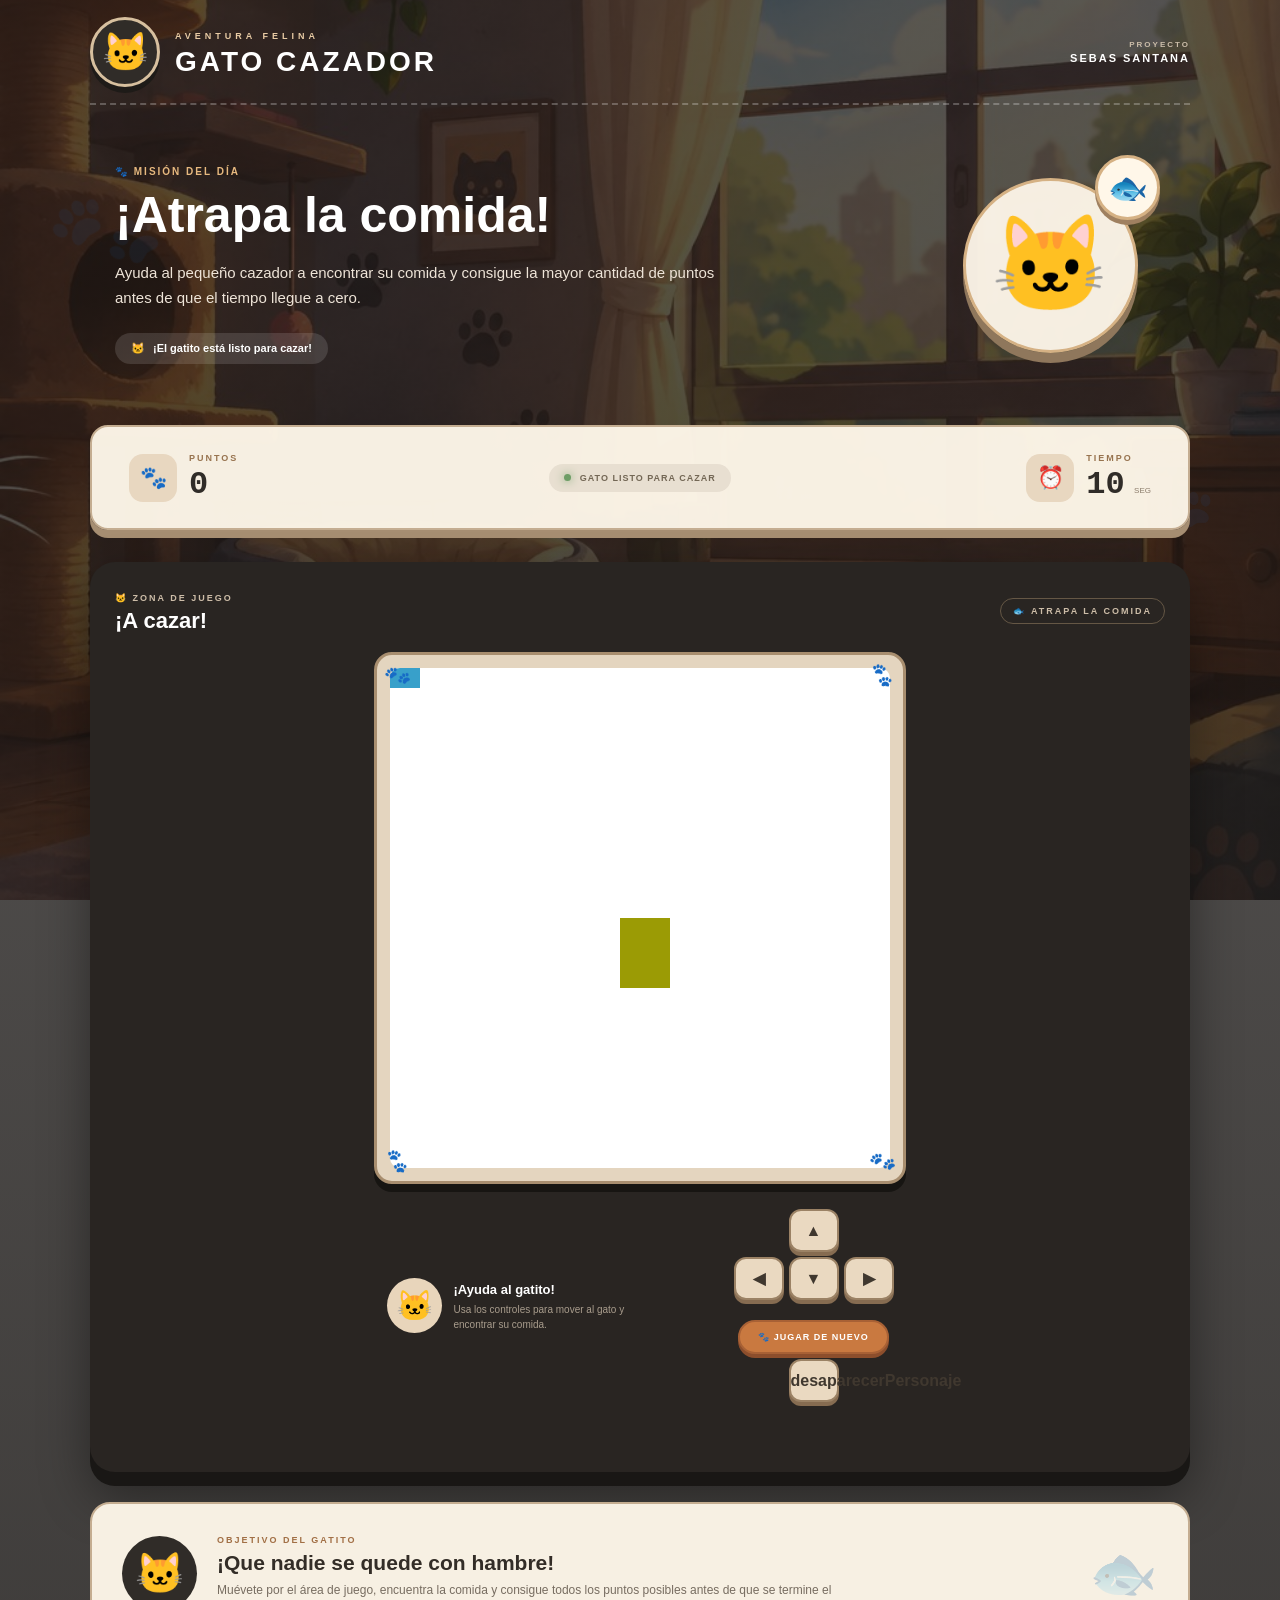
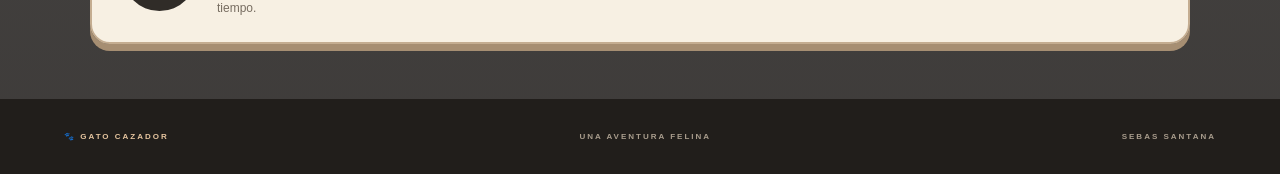
==== commit 65aff4c4: "Agregamos desaparecer gato" ====
--- a/index.html
+++ b/index.html
@@ -326,6 +326,7 @@
                     >
                         🐾 JUGAR DE NUEVO
                     </button>
+                    <button onclick="desaparecerPersonaje()">desaparecerPersonaje</button>
 
                 </div>
 
@@ -374,6 +375,7 @@
             </div>
 
 
+
             <div class="pez-objetivo">
                 🐟
             </div>
